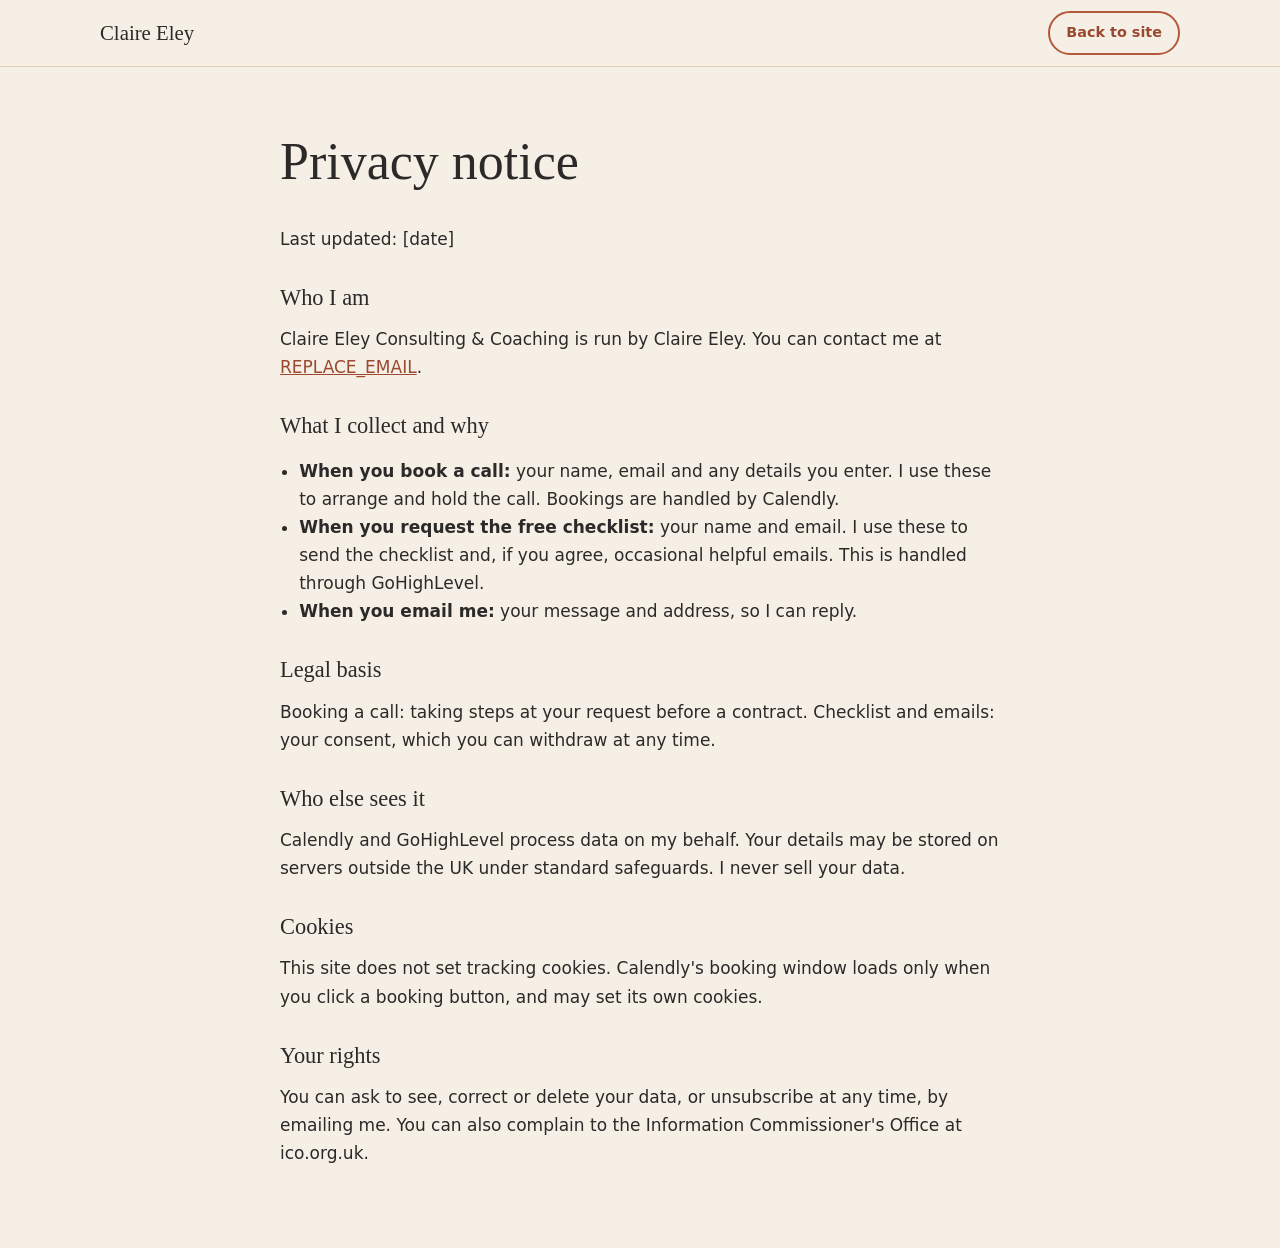
==== privacy.html @ f929a038 "feat: privacy notice and thank-you page Co-Authored-By: Claude Sonnet 5 <noreply@anthropic.com>" ====
<!doctype html>
<html lang="en-GB">
<head>
  <meta charset="utf-8">
  <meta name="viewport" content="width=device-width, initial-scale=1">
  <title>Privacy Notice | Claire Eley Consulting &amp; Coaching</title>
  <meta name="description" content="How Claire Eley Consulting &amp; Coaching collects, uses and protects your personal information.">
  <meta name="robots" content="noindex">
  <link rel="stylesheet" href="css/styles.css">
</head>
<body>
<header class="site-header">
  <div class="container site-header__inner">
    <a class="logo" href="index.html">Claire Eley</a>
    <a class="btn btn--ghost btn--small" href="index.html">Back to site</a>
  </div>
</header>
<main class="section">
  <div class="container narrow legal">
    <h1>Privacy notice</h1>
    <p>Last updated: [date]</p>

    <h2>Who I am</h2>
    <p>Claire Eley Consulting &amp; Coaching is run by Claire Eley. You can contact me at <a href="mailto:REPLACE_EMAIL">REPLACE_EMAIL</a>.</p>

    <h2>What I collect and why</h2>
    <ul>
      <li><strong>When you book a call:</strong> your name, email and any details you enter. I use these to arrange and hold the call. Bookings are handled by Calendly.</li>
      <li><strong>When you request the free checklist:</strong> your name and email. I use these to send the checklist and, if you agree, occasional helpful emails. This is handled through GoHighLevel.</li>
      <li><strong>When you email me:</strong> your message and address, so I can reply.</li>
    </ul>

    <h2>Legal basis</h2>
    <p>Booking a call: taking steps at your request before a contract. Checklist and emails: your consent, which you can withdraw at any time.</p>

    <h2>Who else sees it</h2>
    <p>Calendly and GoHighLevel process data on my behalf. Your details may be stored on servers outside the UK under standard safeguards. I never sell your data.</p>

    <h2>Cookies</h2>
    <p>This site does not set tracking cookies. Calendly's booking window loads only when you click a booking button, and may set its own cookies.</p>

    <h2>Your rights</h2>
    <p>You can ask to see, correct or delete your data, or unsubscribe at any time, by emailing me. You can also complain to the Information Commissioner's Office at ico.org.uk.</p>
  </div>
</main>
</body>
</html>
---- css/styles.css ----
/* ==========================================================
   Claire Eley Consulting & Coaching
   To rebrand: change only the variables in :root.
   ========================================================== */
:root {
  --cream: #f6efe6;
  --sand: #e2cdb5;
  --ink: #2b2a28;
  --muted: #6b5f52;
  --terracotta: #b5573b;
  --terracotta-dark: #9a4830;
  --white: #ffffff;
  --serif: Georgia, "Times New Roman", serif;
  --sans: system-ui, -apple-system, "Segoe UI", Roboto, sans-serif;
  --radius: 14px;
  --maxw: 1080px;
}

*, *::before, *::after { box-sizing: border-box; }
html { scroll-behavior: smooth; -webkit-text-size-adjust: 100%; }
body {
  margin: 0;
  background: var(--cream);
  color: var(--ink);
  font-family: var(--sans);
  font-size: 1.0625rem;
  line-height: 1.65;
}
img { max-width: 100%; display: block; }
a { color: var(--terracotta-dark); }
h1, h2, h3 { font-family: var(--serif); font-weight: 400; line-height: 1.2; margin: 0 0 .6em; }
h1 { font-size: clamp(2rem, 6vw, 3.25rem); }
h2 { font-size: clamp(1.6rem, 4vw, 2.4rem); }
h3 { font-size: 1.3rem; }
p { margin: 0 0 1em; }
:focus-visible { outline: 3px solid var(--terracotta); outline-offset: 3px; }

.container { width: min(100% - 2rem, var(--maxw)); margin-inline: auto; }
.section { padding: 4rem 0; }
.section--alt { background: var(--white); }
.eyebrow {
  font-family: var(--sans); font-size: .8rem; letter-spacing: .12em;
  text-transform: uppercase; color: var(--muted); margin-bottom: .75rem;
}
.lead { font-size: 1.15rem; color: var(--muted); }

.btn {
  display: inline-block; padding: .85rem 1.5rem; border-radius: 999px;
  font-weight: 600; text-decoration: none; text-align: center; cursor: pointer;
  border: 2px solid transparent; font-size: 1rem; font-family: var(--sans);
}
.btn--primary { background: var(--terracotta); color: var(--white); }
.btn--primary:hover { background: var(--terracotta-dark); }
.btn--ghost { border-color: var(--terracotta); color: var(--terracotta-dark); background: transparent; }
.btn--ghost:hover { background: var(--terracotta); color: var(--white); }
.btn--small { padding: .5rem 1rem; font-size: .9rem; }

@media (prefers-reduced-motion: reduce) { html { scroll-behavior: auto; } }

/* Header */
.site-header {
  position: sticky; top: 0; z-index: 10;
  background: rgba(246, 239, 230, .96); backdrop-filter: blur(6px);
  border-bottom: 1px solid var(--sand);
}
.site-header__inner { display: flex; align-items: center; justify-content: space-between; padding: .7rem 0; gap: 1rem; }
.logo { font-family: var(--serif); font-size: 1.3rem; color: var(--ink); text-decoration: none; }
.site-nav { display: none; }
.site-nav a { color: var(--muted); text-decoration: none; margin-right: 1.5rem; }
.site-nav a:hover { color: var(--terracotta-dark); }

/* Hero */
.hero { padding: 2.5rem 0 3.5rem; }
.hero__inner { display: grid; gap: 2rem; align-items: center; }
.hero__photo { order: -1; max-width: 320px; margin-inline: auto; }
.arch-photo { width: 100%; height: auto; aspect-ratio: 4 / 5; object-fit: cover; border-radius: 999px 999px 14px 14px; background: var(--sand); }
.hero__note { font-size: .9rem; color: var(--muted); }

@media (min-width: 800px) {
  .site-nav { display: block; }
  .hero { padding: 4.5rem 0 5rem; }
  .hero__inner { grid-template-columns: 1.3fr 1fr; gap: 4rem; }
  .hero__photo { order: 0; max-width: none; }
}

.narrow { max-width: 720px; }
.ticks { list-style: none; padding: 0; margin: 0 0 1.5rem; }
.ticks li { padding-left: 2rem; position: relative; margin-bottom: .8rem; }
.ticks li::before { content: "✓"; position: absolute; left: 0; color: var(--terracotta); font-weight: 700; }

.cards { display: grid; gap: 1.25rem; margin: 2rem 0 1.5rem; }
.card { background: var(--white); border: 1px solid var(--sand); border-radius: var(--radius); padding: 1.75rem; }
.card__outcome { font-family: var(--serif); font-size: 1.1rem; }
.card__meta { color: var(--muted); font-size: .95rem; margin: 0; }
.price-note { color: var(--muted); }

.steps { list-style: none; padding: 0; margin: 2rem 0; display: grid; gap: 1.5rem; counter-reset: step; }
.steps li { position: relative; padding-left: 3.5rem; counter-increment: step; }
.steps li::before {
  content: counter(step); position: absolute; left: 0; top: 0;
  width: 2.5rem; height: 2.5rem; border-radius: 50%;
  background: var(--terracotta); color: var(--white);
  display: grid; place-items: center; font-family: var(--serif); font-size: 1.2rem;
}

@media (min-width: 800px) {
  .cards { grid-template-columns: repeat(3, 1fr); }
  .steps { grid-template-columns: repeat(3, 1fr); }
}

.about { display: grid; gap: 2rem; align-items: center; }
.about__photo { max-width: 280px; }
.credential { color: var(--muted); font-size: .95rem; border-left: 3px solid var(--sand); padding-left: 1rem; }

.quote { margin: 0; background: var(--cream); border-radius: var(--radius); padding: 1.75rem; font-family: var(--serif); font-size: 1.1rem; }
.quote footer { font-family: var(--sans); font-size: .9rem; color: var(--muted); margin-top: .75rem; }

details { border-bottom: 1px solid var(--sand); padding: 1rem 0; }
summary { cursor: pointer; font-weight: 600; list-style: none; padding-right: 2rem; position: relative; }
summary::-webkit-details-marker { display: none; }
summary::after { content: "+"; position: absolute; right: 0; color: var(--terracotta); font-size: 1.4rem; line-height: 1; }
details[open] summary::after { content: "–"; }
details p { margin: .75rem 0 0; color: var(--muted); }

@media (min-width: 800px) {
  .about { grid-template-columns: 1fr 1.6fr; gap: 4rem; }
}

[hidden] { display: none !important; }

.cta { background: var(--sand); text-align: center; }
.cta .narrow { margin-inline: auto; }
.magnet { background: var(--cream); border-radius: var(--radius); padding: 1.75rem; margin-top: 2.5rem; text-align: left; }
.form-slot { margin-top: 1rem; }
.form-slot iframe { width: 100%; border: 0; }
.form-slot__fallback { color: var(--muted); font-style: italic; margin: 0; }

.site-footer { background: var(--ink); color: var(--cream); padding: 2.5rem 0; }
.site-footer a { color: var(--cream); }
.site-footer .logo { color: var(--cream); margin-bottom: .25rem; }
.site-footer__small { font-size: .85rem; opacity: .8; margin: 1rem 0 0; }

.legal h2 { font-size: 1.4rem; margin-top: 2rem; }
.legal ul { padding-left: 1.2rem; }
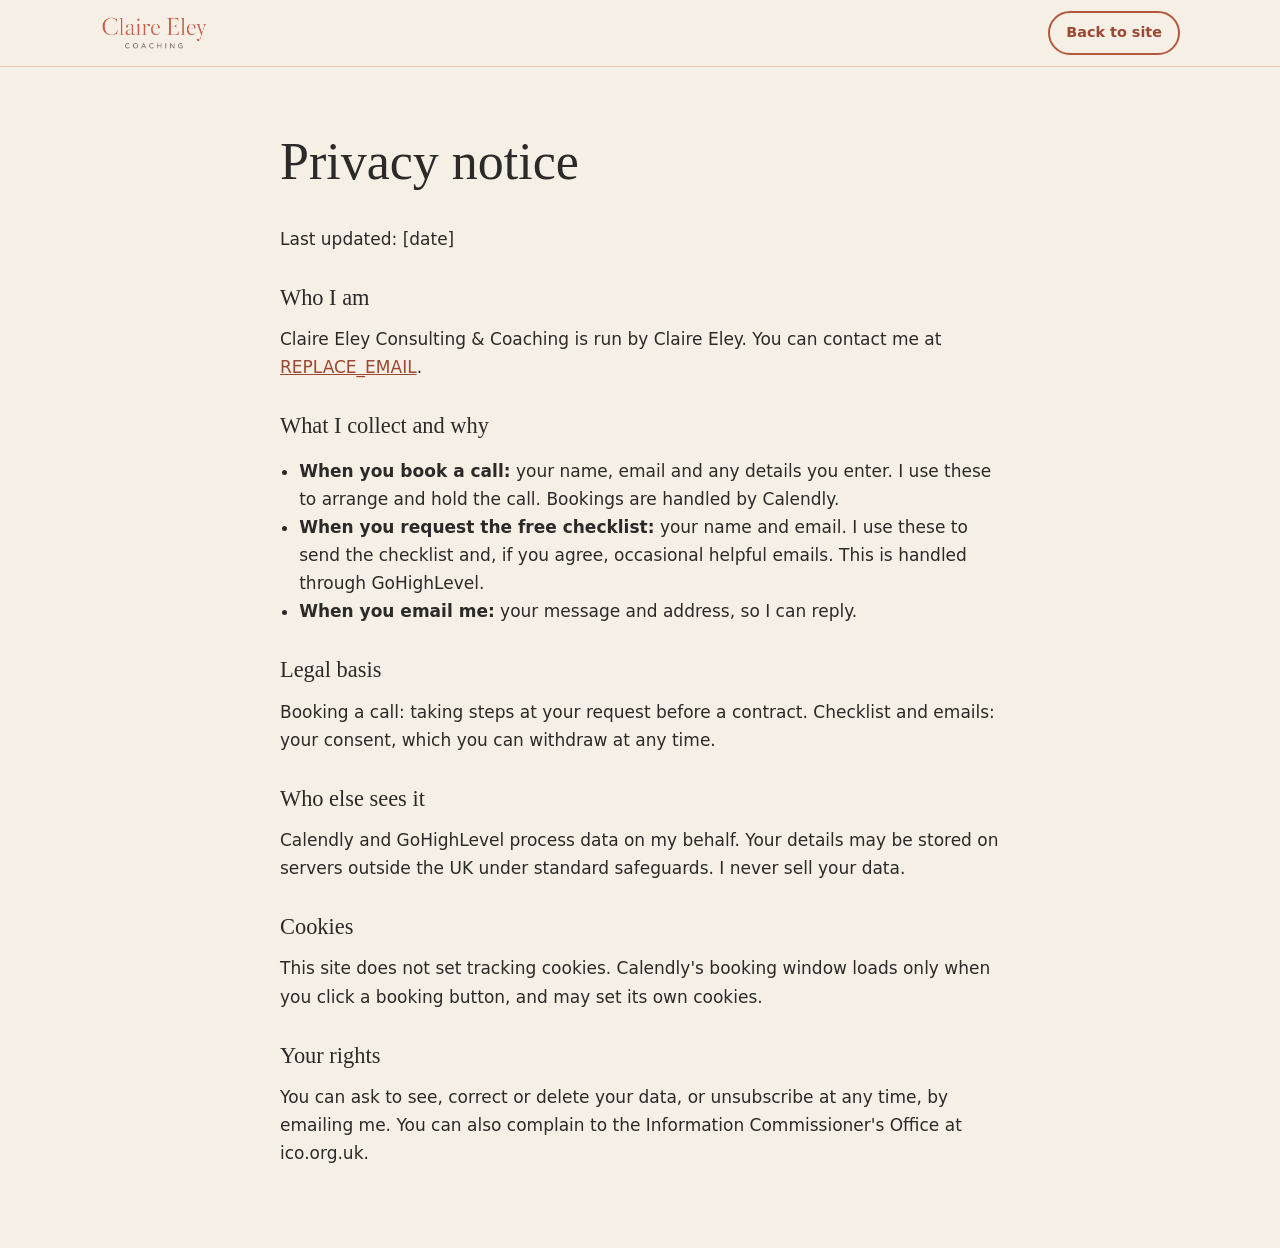
==== commit b287c69e: "feat: add wordmark logo to site header Replaces the text logo with the generated Claire Eley Coachin" ====
--- a/privacy.html
+++ b/privacy.html
@@ -11,7 +11,7 @@
 <body>
 <header class="site-header">
   <div class="container site-header__inner">
-    <a class="logo" href="index.html">Claire Eley</a>
+    <a class="logo" href="index.html"><img src="images/logo.png" alt="Claire Eley Coaching" width="209" height="69"></a>
     <a class="btn btn--ghost btn--small" href="index.html">Back to site</a>
   </div>
 </header>
--- a/css/styles.css
+++ b/css/styles.css
@@ -17,6 +17,7 @@
 }
 
 *, *::before, *::after { box-sizing: border-box; }
+[id] { scroll-margin-top: 5rem; }
 html { scroll-behavior: smooth; -webkit-text-size-adjust: 100%; }
 body {
   margin: 0;
@@ -65,6 +66,7 @@
 }
 .site-header__inner { display: flex; align-items: center; justify-content: space-between; padding: .7rem 0; gap: 1rem; }
 .logo { font-family: var(--serif); font-size: 1.3rem; color: var(--ink); text-decoration: none; }
+.logo img { height: 36px; width: auto; display: block; }
 .site-nav { display: none; }
 .site-nav a { color: var(--muted); text-decoration: none; margin-right: 1.5rem; }
 .site-nav a:hover { color: var(--terracotta-dark); }
@@ -86,7 +88,7 @@
 .narrow { max-width: 720px; }
 .ticks { list-style: none; padding: 0; margin: 0 0 1.5rem; }
 .ticks li { padding-left: 2rem; position: relative; margin-bottom: .8rem; }
-.ticks li::before { content: "✓"; position: absolute; left: 0; color: var(--terracotta); font-weight: 700; }
+.ticks li::before { content: "✓"; content: "✓" / ""; position: absolute; left: 0; color: var(--terracotta); font-weight: 700; }
 
 .cards { display: grid; gap: 1.25rem; margin: 2rem 0 1.5rem; }
 .card { background: var(--white); border: 1px solid var(--sand); border-radius: var(--radius); padding: 1.75rem; }
@@ -129,6 +131,7 @@
 [hidden] { display: none !important; }
 
 .cta { background: var(--sand); text-align: center; }
+.cta .lead { color: var(--ink); }
 .cta .narrow { margin-inline: auto; }
 .magnet { background: var(--cream); border-radius: var(--radius); padding: 1.75rem; margin-top: 2.5rem; text-align: left; }
 .form-slot { margin-top: 1rem; }
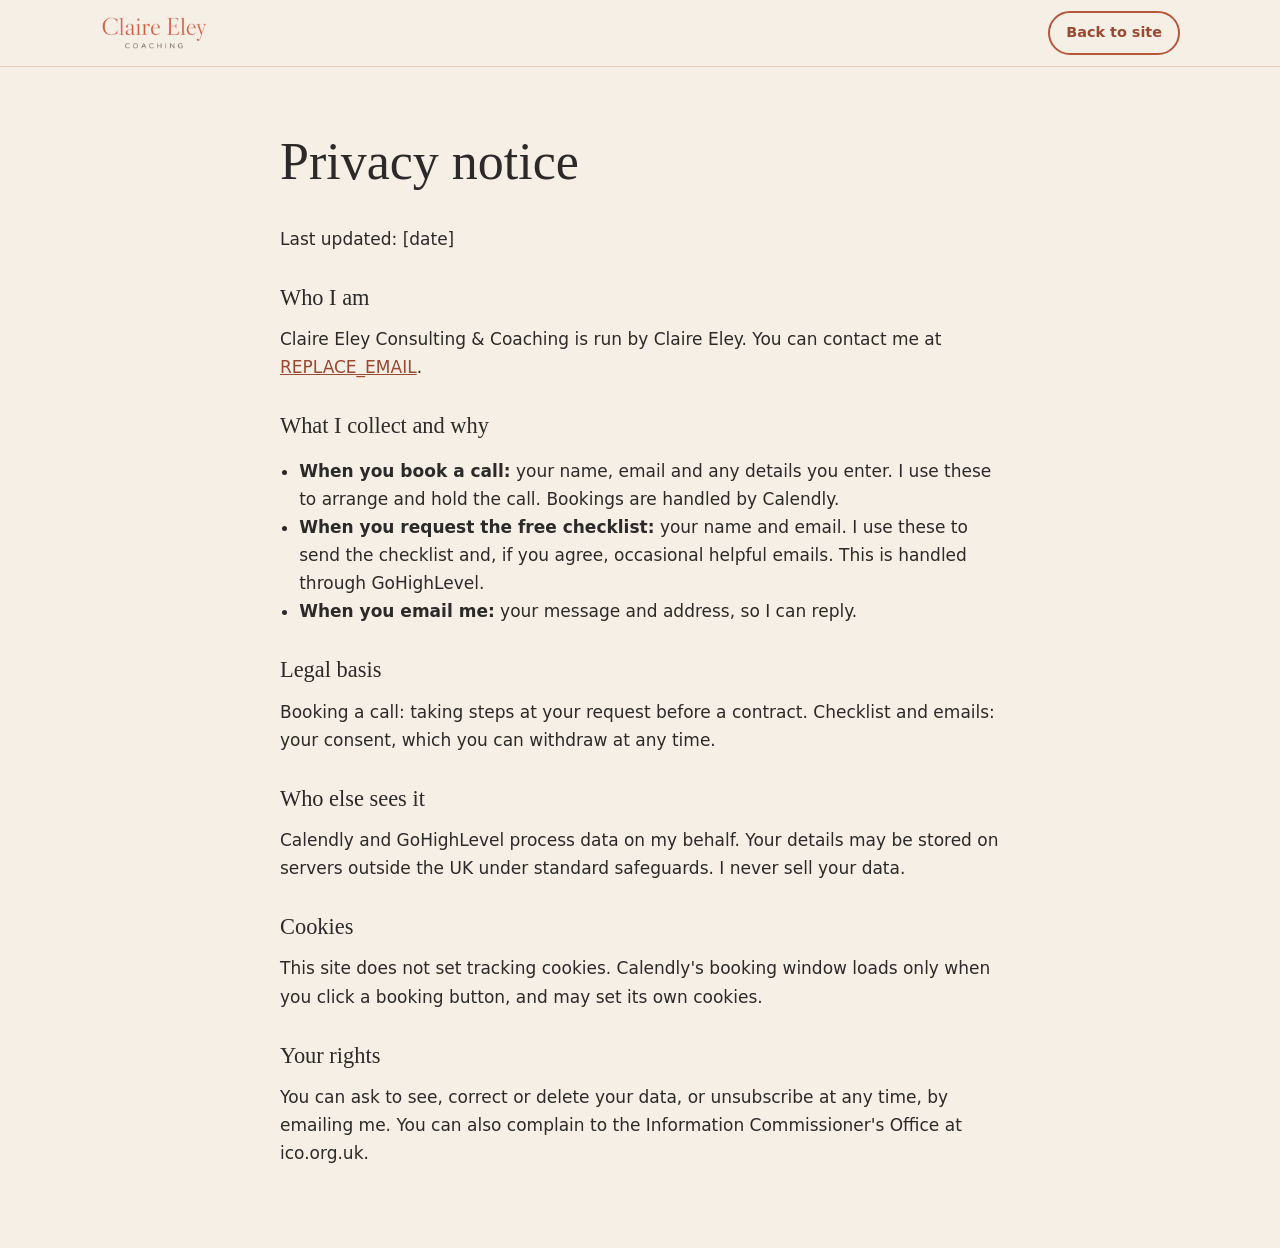
==== commit da7bdf35: "fix: sharpen header logo with proper downscale resampling The logo was being shrunk live by the brow" ====
--- a/privacy.html
+++ b/privacy.html
@@ -11,7 +11,7 @@
 <body>
 <header class="site-header">
   <div class="container site-header__inner">
-    <a class="logo" href="index.html"><img src="images/logo.png" alt="Claire Eley Coaching" width="209" height="69"></a>
+    <a class="logo" href="index.html"><img src="images/logo.png" alt="Claire Eley Coaching" width="326" height="108"></a>
     <a class="btn btn--ghost btn--small" href="index.html">Back to site</a>
   </div>
 </header>
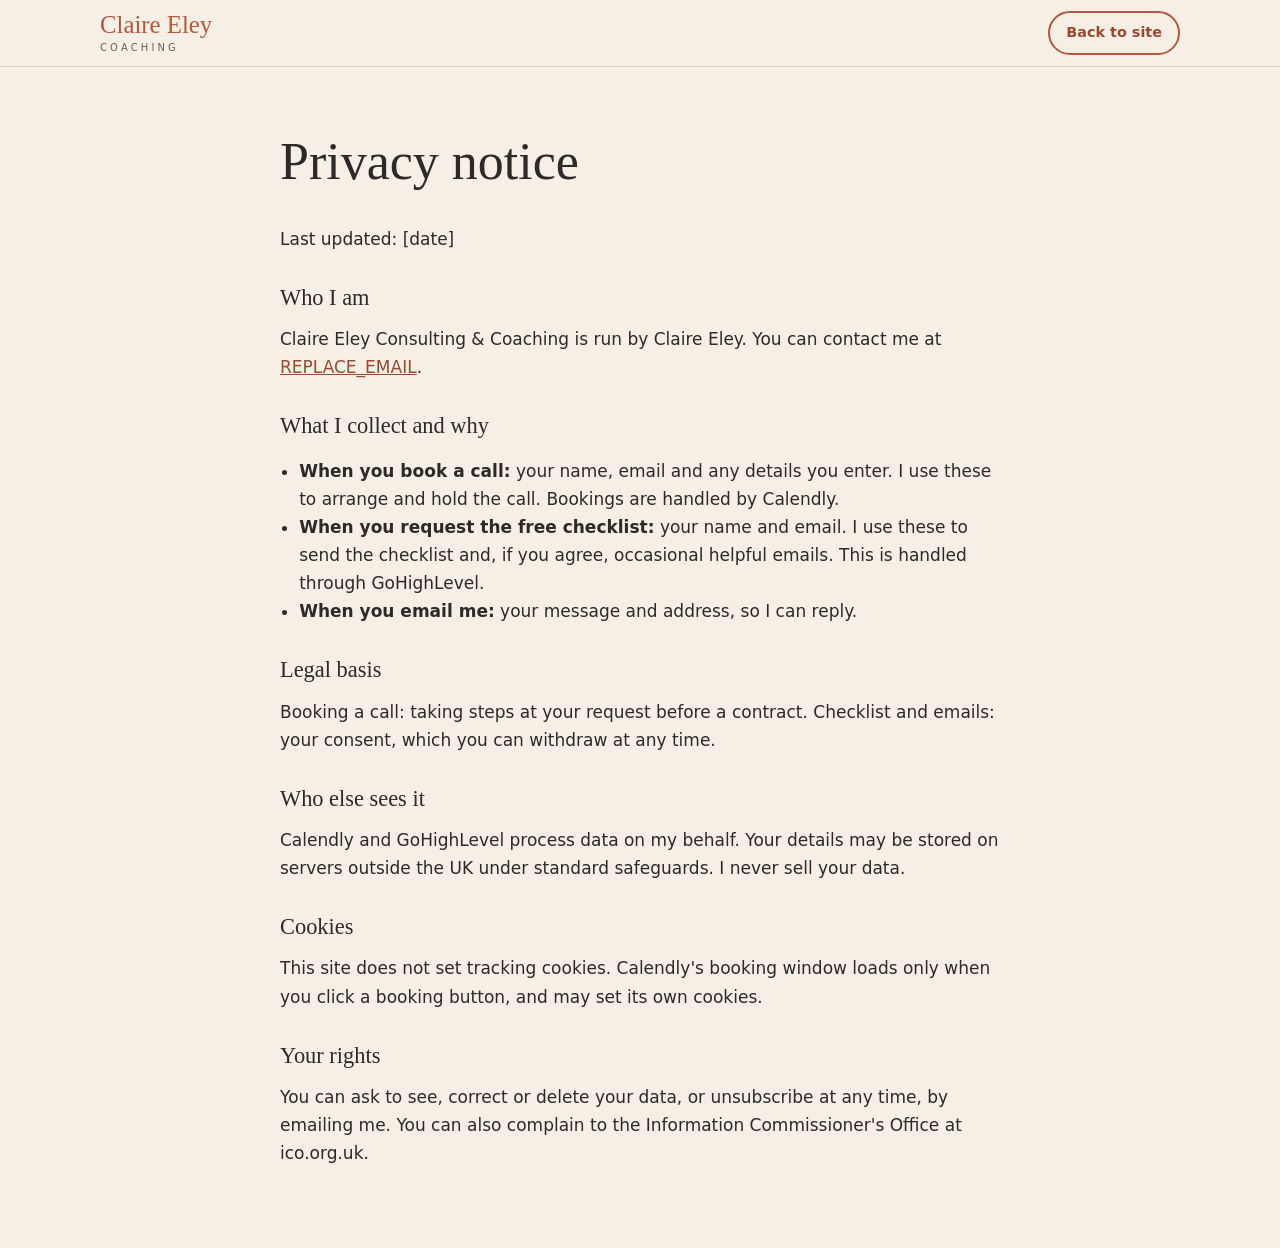
==== commit 2aedff7b: "fix: replace low-res logo image with sharp text lockup The logo.png source was only 326x108px, too l" ====
--- a/privacy.html
+++ b/privacy.html
@@ -11,7 +11,7 @@
 <body>
 <header class="site-header">
   <div class="container site-header__inner">
-    <a class="logo" href="index.html"><img src="images/logo.png" alt="Claire Eley Coaching" width="326" height="108"></a>
+    <a class="logo" href="index.html"><span class="logo__name">Claire Eley</span><span class="logo__sub">Coaching</span></a>
     <a class="btn btn--ghost btn--small" href="index.html">Back to site</a>
   </div>
 </header>
--- a/css/styles.css
+++ b/css/styles.css
@@ -65,8 +65,12 @@
   border-bottom: 1px solid var(--sand);
 }
 .site-header__inner { display: flex; align-items: center; justify-content: space-between; padding: .7rem 0; gap: 1rem; }
-.logo { font-family: var(--serif); font-size: 1.3rem; color: var(--ink); text-decoration: none; }
-.logo img { height: 36px; width: auto; display: block; }
+.logo {
+  font-family: var(--serif); text-decoration: none; color: var(--terracotta);
+  line-height: 1; display: inline-flex; flex-direction: column; gap: .28em;
+}
+.logo__name { font-size: 1.55rem; }
+.logo__sub { font-family: var(--sans); font-size: .62rem; letter-spacing: .32em; text-transform: uppercase; color: var(--muted); }
 .site-nav { display: none; }
 .site-nav a { color: var(--muted); text-decoration: none; margin-right: 1.5rem; }
 .site-nav a:hover { color: var(--terracotta-dark); }
@@ -145,3 +149,33 @@
 
 .legal h2 { font-size: 1.4rem; margin-top: 2rem; }
 .legal ul { padding-left: 1.2rem; }
+
+body.has-modal-open { overflow: hidden; }
+.booking-modal {
+  display: none;
+  position: fixed; inset: 0; z-index: 100;
+  align-items: center; justify-content: center;
+  padding: 1rem;
+  background: rgba(43, 42, 40, .6);
+}
+.booking-modal.is-open { display: flex; }
+.booking-modal__dialog {
+  position: relative;
+  width: min(100% - 1rem, 640px);
+  max-height: 90vh;
+  background: var(--white);
+  border-radius: var(--radius);
+  overflow: hidden;
+  box-shadow: 0 20px 60px rgba(43, 42, 40, .35);
+}
+.booking-modal__close {
+  position: absolute; top: .5rem; right: .5rem; z-index: 1;
+  width: 2.25rem; height: 2.25rem;
+  border: 0; border-radius: 50%;
+  background: var(--cream); color: var(--ink);
+  font-size: 1.5rem; line-height: 1;
+  cursor: pointer;
+}
+.booking-modal__close:hover { background: var(--sand); }
+.booking-modal__frame-wrap { width: 100%; height: min(85vh, 720px); }
+.booking-modal__frame-wrap iframe { width: 100%; height: 100%; border: 0; }
